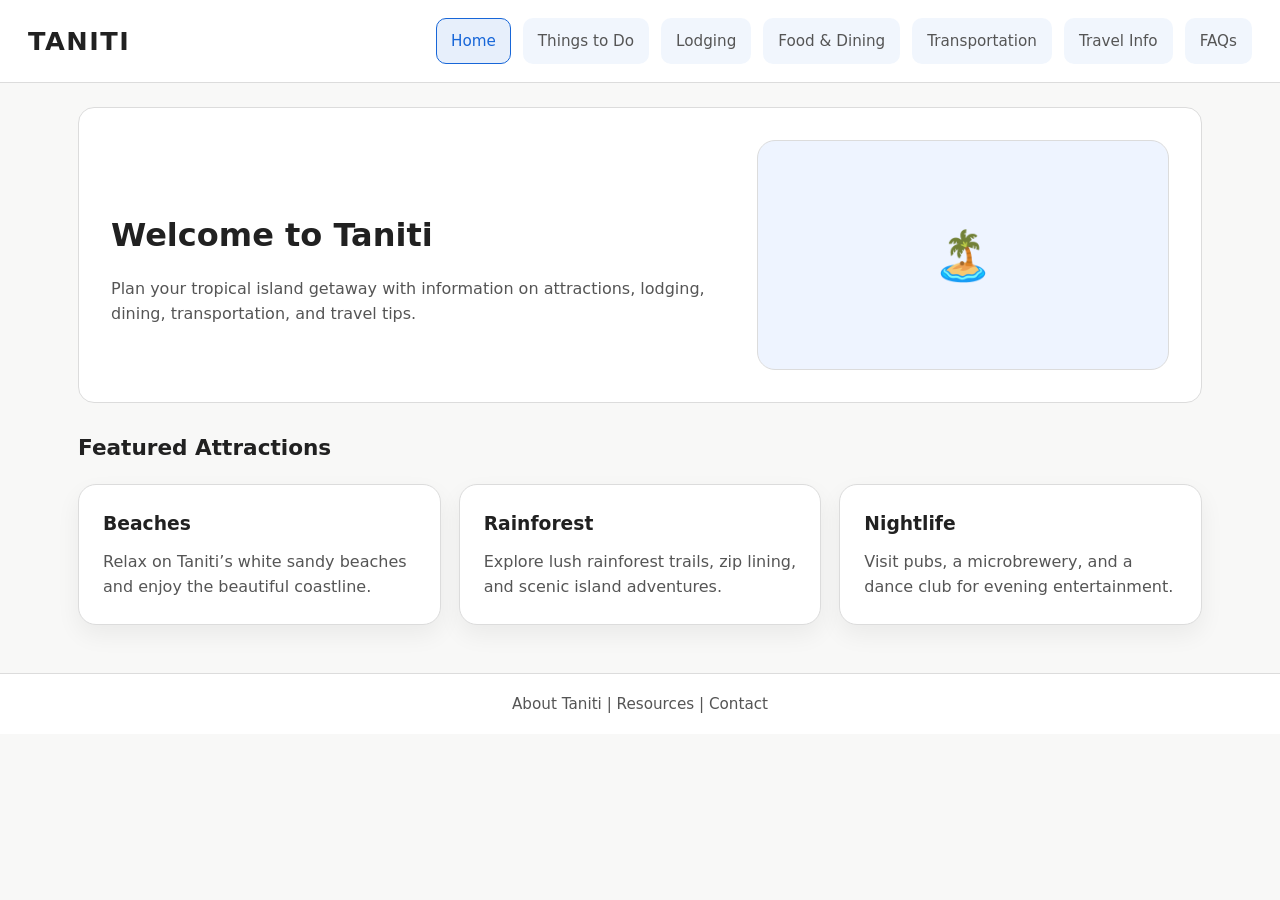
==== index.html @ d8143a9d "Initial Taniti prototype" ====
<!DOCTYPE html>
<html lang="en">
<head>
  <meta charset="UTF-8">
  <meta name="viewport" content="width=device-width, initial-scale=1.0">
  <title>Taniti | Home</title>
  <link rel="stylesheet" href="styles.css">
</head>
<body>
  <!-- Shared top navigation for every page -->
  <header class="site-header">
    <div class="brand">TANITI</div>
    <nav class="main-nav" aria-label="Primary navigation">
      <a href="index.html" class="nav-link active">Home</a>
      <a href="things-to-do.html" class="nav-link">Things to Do</a>
      <a href="lodging.html" class="nav-link">Lodging</a>
      <a href="food-dining.html" class="nav-link">Food & Dining</a>
      <a href="transportation.html" class="nav-link">Transportation</a>
      <a href="travel-info.html" class="nav-link">Travel Info</a>
      <a href="faqs.html" class="nav-link">FAQs</a>
    </nav>
  </header>

  <main class="page-content">
    <!-- Hero section for the home page -->
    <section class="hero-section">
      <div class="hero-copy">
        <h1>Welcome to Taniti</h1>
        <p>Plan your tropical island getaway with information on attractions, lodging, dining, transportation, and travel tips.</p>
      </div>
      <div class="hero-image" aria-label="Placeholder hero image">
        <div class="hero-image-icon">🏝️</div>
      </div>
    </section>

    <section class="card-section">
      <h2>Featured Attractions</h2>
      <div class="card-grid">
        <article class="card">
          <h3>Beaches</h3>
          <p>Relax on Taniti’s white sandy beaches and enjoy the beautiful coastline.</p>
        </article>
        <article class="card">
          <h3>Rainforest</h3>
          <p>Explore lush rainforest trails, zip lining, and scenic island adventures.</p>
        </article>
        <article class="card">
          <h3>Nightlife</h3>
          <p>Visit pubs, a microbrewery, and a dance club for evening entertainment.</p>
        </article>
      </div>
    </section>
  </main>

  <!-- Simple footer for every page -->
  <footer class="site-footer">
    <p>About Taniti | Resources | Contact</p>
  </footer>
</body>
</html>
---- styles.css ----
:root {
  --bg: #f8f8f7;
  --surface: #ffffff;
  --border: #dcdcdc;
  --text: #212121;
  --muted: #555555;
  --accent: #1766d8;
  --shadow: 0 10px 25px rgba(0, 0, 0, 0.06);
  --radius: 16px;
}

/* Global page styles */
* {
  box-sizing: border-box;
}
html {
  scroll-behavior: smooth;
}
body {
  margin: 0;
  font-family: Inter, system-ui, sans-serif;
  color: var(--text);
  background: var(--bg);
  line-height: 1.6;
}
a {
  color: inherit;
  text-decoration: none;
}
p {
  margin: 0;
}

/* Page wrapper and spacing */
.page-content {
  max-width: 1180px;
  margin: 0 auto;
  padding: 24px 28px 48px;
}

/* Header navigation */
.site-header {
  display: flex;
  align-items: center;
  justify-content: space-between;
  padding: 18px 28px;
  background: var(--surface);
  border-bottom: 1px solid var(--border);
  position: sticky;
  top: 0;
  z-index: 10;
}
.brand {
  font-size: 1.6rem;
  font-weight: 700;
  letter-spacing: 0.06em;
}
.main-nav {
  display: flex;
  flex-wrap: wrap;
  gap: 12px;
}
.nav-link {
  display: inline-block;
  padding: 10px 14px;
  border: 1px solid transparent;
  border-radius: 10px;
  background: rgba(23, 102, 216, 0.06);
  color: var(--muted);
  font-size: 0.95rem;
}
.nav-link:hover,
.nav-link:focus-visible {
  background: rgba(23, 102, 216, 0.12);
  color: var(--text);
}
.nav-link.active {
  border-color: var(--accent);
  color: var(--accent);
  background: rgba(23, 102, 216, 0.1);
}

/* Hero sections */
.hero-section {
  display: grid;
  grid-template-columns: 1.2fr 0.8fr;
  gap: 28px;
  align-items: center;
  background: var(--surface);
  border: 1px solid var(--border);
  border-radius: var(--radius);
  padding: 32px;
  margin-bottom: 28px;
}
.hero-section.small-hero {
  grid-template-columns: 1fr;
}
.hero-copy h1 {
  margin-bottom: 14px;
  font-size: clamp(2rem, 2.3vw, 2.7rem);
}
.hero-copy p {
  color: var(--muted);
  max-width: 680px;
}
.hero-image {
  min-height: 230px;
  display: grid;
  place-items: center;
  border: 1px solid var(--border);
  border-radius: 18px;
  background: #eef4ff;
}
.hero-image-icon {
  font-size: 3rem;
}

/* Card sections */
.card-section {
  margin-top: 12px;
}
.card-section h2 {
  margin-bottom: 18px;
  font-size: 1.35rem;
}
.card-grid {
  display: grid;
  gap: 18px;
  grid-template-columns: repeat(3, minmax(240px, 1fr));
}
.card-grid.two-column {
  grid-template-columns: repeat(2, minmax(240px, 1fr));
}
.card-grid.four-column {
  grid-template-columns: repeat(4, minmax(220px, 1fr));
}
.card {
  background: var(--surface);
  border: 1px solid var(--border);
  border-radius: 18px;
  padding: 24px;
  box-shadow: var(--shadow);
}
.card h3 {
  margin-top: 0;
  margin-bottom: 10px;
}
.card p {
  color: var(--muted);
}
.wide-card {
  min-height: 220px;
}
.notice {
  margin-top: 18px;
  font-size: 0.95rem;
  color: var(--muted);
  text-align: center;
}

/* Transportation page layout */
.transport-grid {
  display: grid;
  grid-template-columns: 1fr 1fr;
  gap: 18px;
  margin-top: 18px;
}
.transport-card {
  min-height: 260px;
}
.transport-card ul {
  margin: 12px 0 0;
  padding-left: 18px;
  color: var(--muted);
}
.transport-card li {
  margin-bottom: 8px;
}
.map-placeholder {
  margin-top: 24px;
  background: var(--surface);
  border: 1px solid var(--border);
  border-radius: var(--radius);
  padding: 26px;
  text-align: center;
}
.map-icon {
  font-size: 2.5rem;
  margin-bottom: 10px;
}

/* Travel Info and FAQ content */
.info-grid,
.faq-section {
  display: grid;
  gap: 18px;
}
.info-grid {
  grid-template-columns: repeat(3, minmax(220px, 1fr));
}
.info-card {
  background: #f3f5ff;
  border: 1px solid var(--border);
  border-radius: var(--radius);
  padding: 24px;
}
.info-card h3 {
  margin-top: 0;
  margin-bottom: 10px;
}
.faq-item {
  background: var(--surface);
  border: 1px solid var(--border);
  border-radius: var(--radius);
  padding: 22px;
}
.faq-item h2 {
  margin: 0 0 10px;
  font-size: 1.05rem;
}
.faq-item p {
  color: var(--muted);
}

/* Footer styling */
.site-footer {
  padding: 18px 28px;
  background: var(--surface);
  border-top: 1px solid var(--border);
  text-align: center;
  font-size: 0.95rem;
  color: var(--muted);
}

/* Responsive layout adjustments */
@media (max-width: 980px) {
  .hero-section,
  .transport-grid,
  .info-grid {
    grid-template-columns: 1fr;
  }
  .card-grid.four-column {
    grid-template-columns: repeat(2, minmax(220px, 1fr));
  }
}

@media (max-width: 720px) {
  .site-header {
    flex-direction: column;
    align-items: stretch;
    gap: 12px;
  }
  .main-nav {
    justify-content: center;
  }
  .page-content {
    padding: 18px 16px 36px;
  }
  .hero-section {
    padding: 24px;
  }
  .card-grid,
  .transport-grid,
  .info-grid {
    gap: 14px;
  }
}
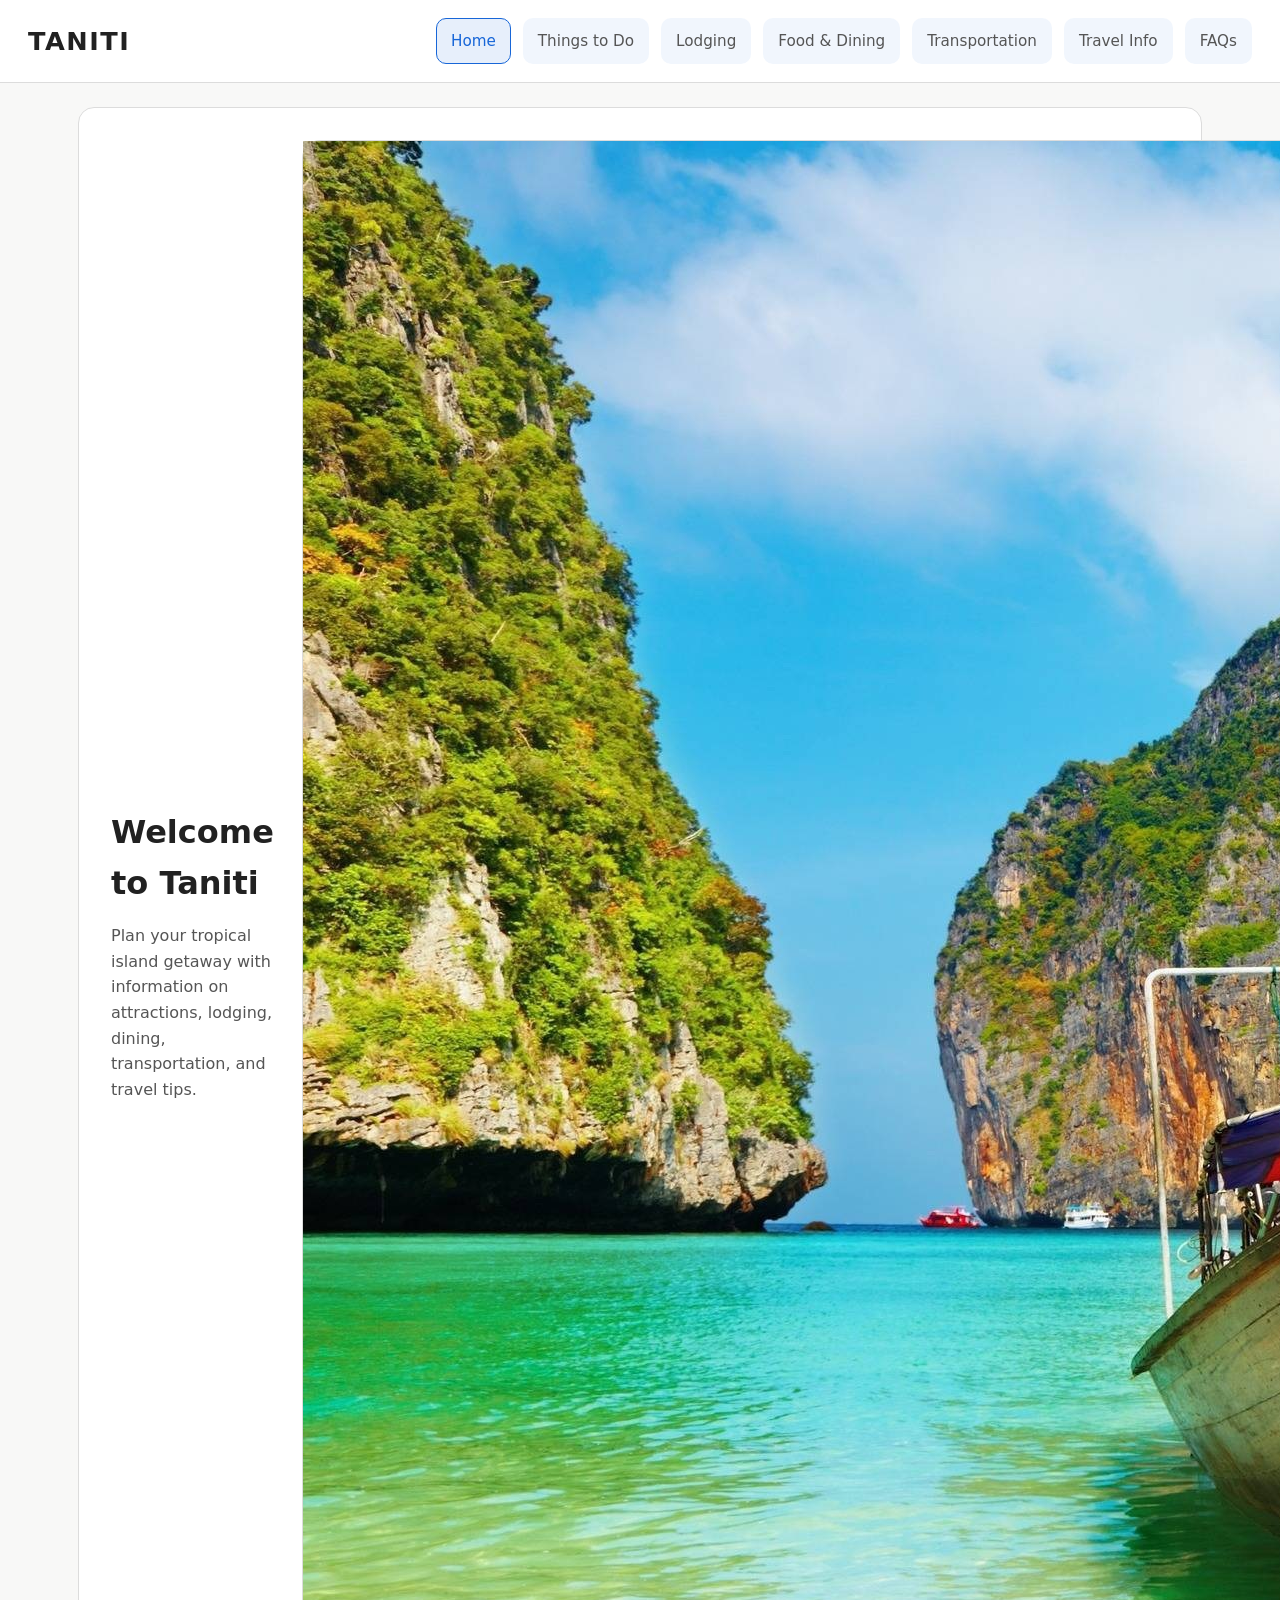
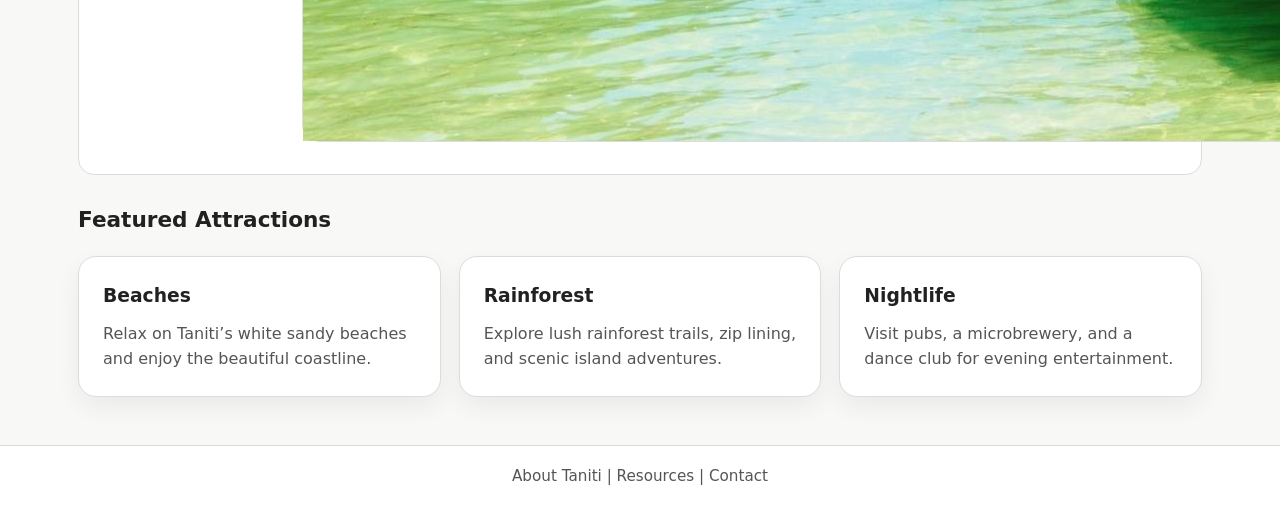
==== commit d063ae82: "add home page image" ====
--- a/index.html
+++ b/index.html
@@ -28,8 +28,8 @@
         <h1>Welcome to Taniti</h1>
         <p>Plan your tropical island getaway with information on attractions, lodging, dining, transportation, and travel tips.</p>
       </div>
-      <div class="hero-image" aria-label="Placeholder hero image">
-        <div class="hero-image-icon">🏝️</div>
+      <div class="hero-section-image">
+        <img src="images/boat.jpg" alt="Boat near the island of Taniti">
       </div>
     </section>
 
--- a/styles.css
+++ b/styles.css
@@ -103,7 +103,7 @@
   color: var(--muted);
   max-width: 680px;
 }
-.hero-image {
+.hero-section-image {
   min-height: 230px;
   display: grid;
   place-items: center;
@@ -111,9 +111,9 @@
   border-radius: 18px;
   background: #eef4ff;
 }
-.hero-image-icon {
+/*.hero-image-icon {
   font-size: 3rem;
-}
+}*/
 
 /* Card sections */
 .card-section {
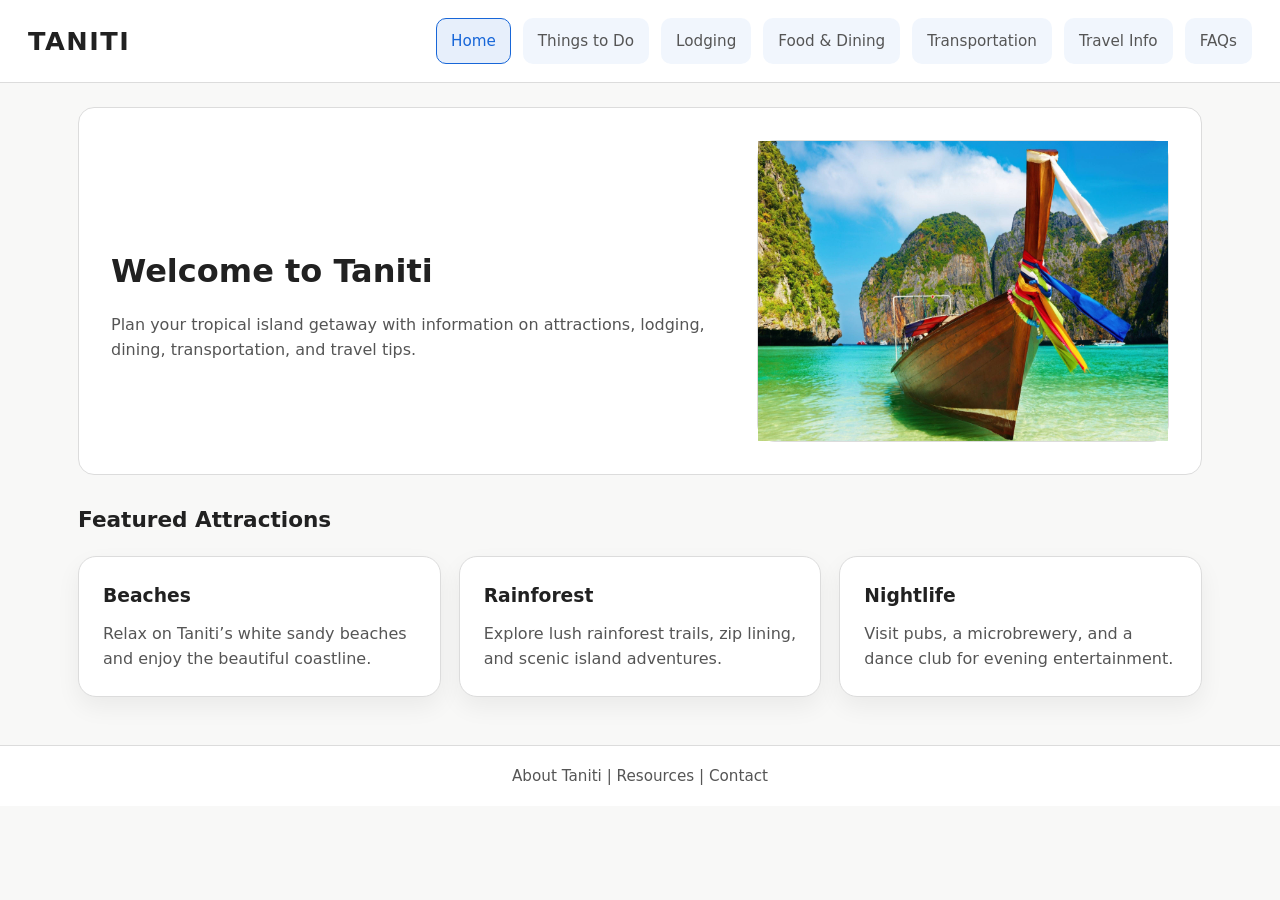
==== commit 007d203d: "lodge image 4 change" ====
--- a/index.html
+++ b/index.html
@@ -28,7 +28,7 @@
         <h1>Welcome to Taniti</h1>
         <p>Plan your tropical island getaway with information on attractions, lodging, dining, transportation, and travel tips.</p>
       </div>
-      <div class="hero-section-image">
+      <div class="hero-image">
         <img src="images/boat.jpg" alt="Boat near the island of Taniti">
       </div>
     </section>
--- a/styles.css
+++ b/styles.css
@@ -103,7 +103,7 @@
   color: var(--muted);
   max-width: 680px;
 }
-.hero-section-image {
+.hero-image {
   min-height: 230px;
   display: grid;
   place-items: center;
@@ -111,6 +111,32 @@
   border-radius: 18px;
   background: #eef4ff;
 }
+
+.hero-image img {
+  width: 100%;
+  max-width: 500px;
+  height: 300px;
+  overflow: hidden;
+}
+/*
+.hero-section-lodging-image {
+  width: 100%;
+  max-width: 500px;
+  height: 300px;
+  overflow: hidden;
+  border: 1px solid var(--border);
+  border-radius: 18px;
+  background: #eef4ff;
+}
+
+.hero-section-lodging-image img {
+  width: 100%;
+  height: 100%;
+  object-fit: cover;
+  display: block;
+}
+*/
+
 /*.hero-image-icon {
   font-size: 3rem;
 }*/
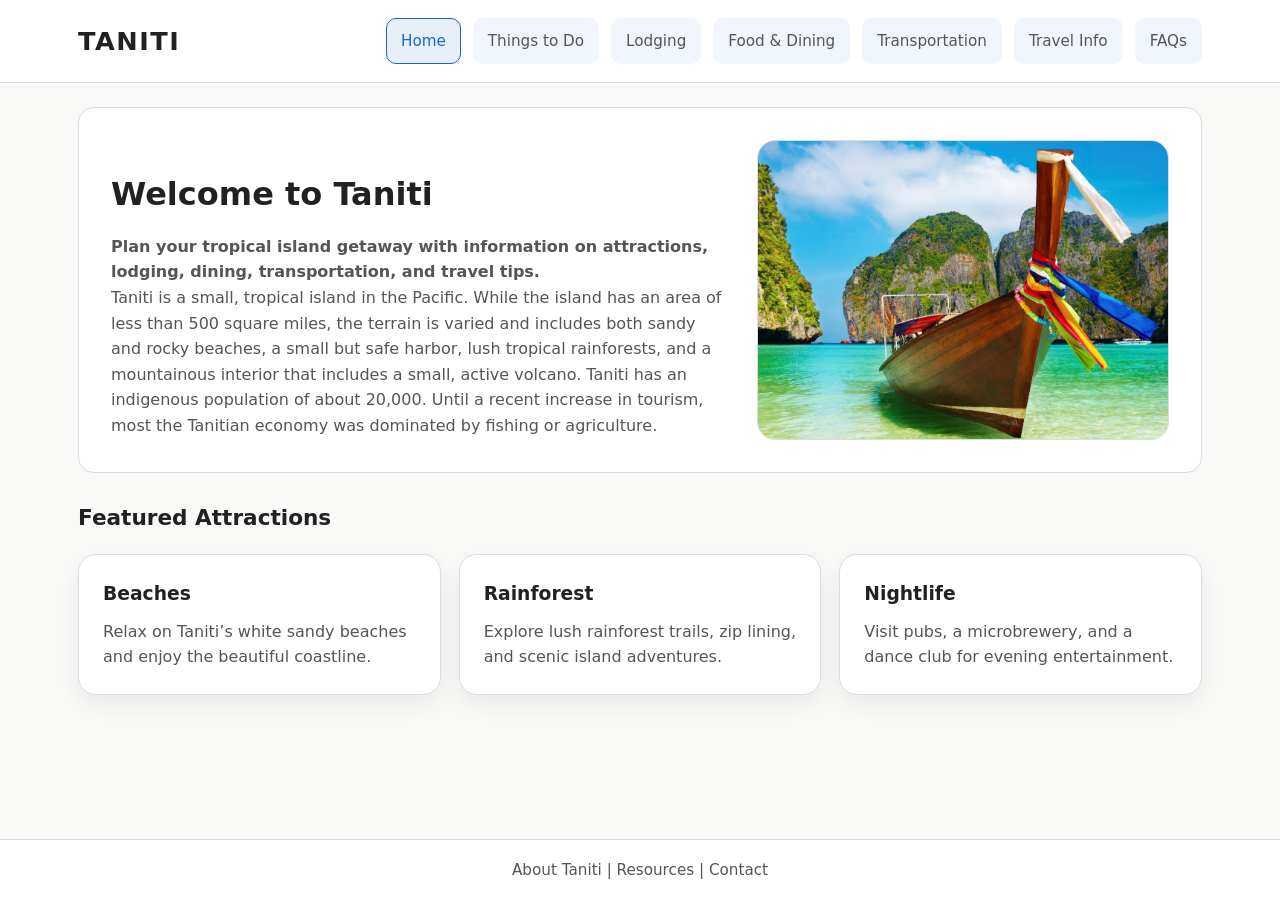
==== commit 891c7551: "finished polishing all pages" ====
--- a/index.html
+++ b/index.html
@@ -9,16 +9,18 @@
 <body>
   <!-- Shared top navigation for every page -->
   <header class="site-header">
-    <div class="brand">TANITI</div>
-    <nav class="main-nav" aria-label="Primary navigation">
-      <a href="index.html" class="nav-link active">Home</a>
-      <a href="things-to-do.html" class="nav-link">Things to Do</a>
-      <a href="lodging.html" class="nav-link">Lodging</a>
-      <a href="food-dining.html" class="nav-link">Food & Dining</a>
-      <a href="transportation.html" class="nav-link">Transportation</a>
-      <a href="travel-info.html" class="nav-link">Travel Info</a>
-      <a href="faqs.html" class="nav-link">FAQs</a>
-    </nav>
+    <div class="header-inner">
+      <div class="brand">TANITI</div>
+      <nav class="main-nav" aria-label="Primary navigation">
+        <a href="index.html" class="nav-link active">Home</a>
+        <a href="things-to-do.html" class="nav-link">Things to Do</a>
+        <a href="lodging.html" class="nav-link">Lodging</a>
+        <a href="food-dining.html" class="nav-link">Food & Dining</a>
+        <a href="transportation.html" class="nav-link">Transportation</a>
+        <a href="travel-info.html" class="nav-link">Travel Info</a>
+        <a href="faqs.html" class="nav-link">FAQs</a>
+      </nav>
+    </div>
   </header>
 
   <main class="page-content">
@@ -26,7 +28,11 @@
     <section class="hero-section">
       <div class="hero-copy">
         <h1>Welcome to Taniti</h1>
-        <p>Plan your tropical island getaway with information on attractions, lodging, dining, transportation, and travel tips.</p>
+        <p><b>Plan your tropical island getaway with information on attractions, lodging, dining, transportation, and travel tips.</b></p>
+        <p>Taniti is a small, tropical island in the Pacific. While the island has an area of less than 500 square miles, the
+        terrain is varied and includes both sandy and rocky beaches, a small but safe harbor, lush tropical rainforests, and a
+        mountainous interior that includes a small, active volcano. Taniti has an indigenous population of about 20,000. Until a
+        recent increase in tourism, most the Tanitian economy was dominated by fishing or agriculture.</p>
       </div>
       <div class="hero-image">
         <img src="images/boat.jpg" alt="Boat near the island of Taniti">
--- a/styles.css
+++ b/styles.css
@@ -13,42 +13,62 @@
 * {
   box-sizing: border-box;
 }
+
+html,
+body {
+  height: 100%;
+  margin: 0;
+}
+
 html {
   scroll-behavior: smooth;
 }
+
 body {
-  margin: 0;
+  min-height: 100vh;
+  display: flex;
+  flex-direction: column;
   font-family: Inter, system-ui, sans-serif;
   color: var(--text);
   background: var(--bg);
   line-height: 1.6;
 }
+
 a {
   color: inherit;
   text-decoration: none;
 }
+
 p {
   margin: 0;
 }
 
 /* Page wrapper and spacing */
 .page-content {
+  flex: 1;
   max-width: 1180px;
   margin: 0 auto;
   padding: 24px 28px 48px;
+  width: 100%;
 }
 
 /* Header navigation */
 .site-header {
-  display: flex;
-  align-items: center;
-  justify-content: space-between;
-  padding: 18px 28px;
   background: var(--surface);
   border-bottom: 1px solid var(--border);
   position: sticky;
   top: 0;
   z-index: 10;
+}
+
+.header-inner {
+  max-width: 1180px;
+  margin: 0 auto;
+  padding: 18px 28px;
+  display: flex;
+  align-items: center;
+  justify-content: space-between;
+  gap: 24px;
 }
 .brand {
   font-size: 1.6rem;
@@ -104,38 +124,21 @@
   max-width: 680px;
 }
 .hero-image {
-  min-height: 230px;
-  display: grid;
-  place-items: center;
-  border: 1px solid var(--border);
-  border-radius: 18px;
-  background: #eef4ff;
-}
-
-.hero-image img {
   width: 100%;
   max-width: 500px;
   height: 300px;
   overflow: hidden;
-}
-/*
-.hero-section-lodging-image {
-  width: 100%;
-  max-width: 500px;
-  height: 300px;
-  overflow: hidden;
   border: 1px solid var(--border);
   border-radius: 18px;
   background: #eef4ff;
 }
 
-.hero-section-lodging-image img {
+.hero-image img {
   width: 100%;
   height: 100%;
   object-fit: cover;
   display: block;
 }
-*/
 
 /*.hero-image-icon {
   font-size: 3rem;
@@ -157,6 +160,30 @@
 .card-grid.two-column {
   grid-template-columns: repeat(2, minmax(240px, 1fr));
 }
+.media-card {
+  display: grid;
+  grid-template-columns: 1.2fr 0.8fr;
+  gap: 20px;
+  align-items: center;
+}
+.card-image {
+  width: 100%;
+  height: 180px;
+  overflow: hidden;
+  border: 1px solid var(--border);
+  border-radius: 18px;
+  background: #eef4ff;
+}
+
+.card-image img {
+  width: 100%;
+  height: 100%;
+  object-fit: cover;
+  display: block;
+}
+.card-copy h3 {
+  margin-bottom: 12px;
+}
 .card-grid.four-column {
   grid-template-columns: repeat(4, minmax(220px, 1fr));
 }
@@ -193,26 +220,6 @@
 }
 .transport-card {
   min-height: 260px;
-}
-.transport-card ul {
-  margin: 12px 0 0;
-  padding-left: 18px;
-  color: var(--muted);
-}
-.transport-card li {
-  margin-bottom: 8px;
-}
-.map-placeholder {
-  margin-top: 24px;
-  background: var(--surface);
-  border: 1px solid var(--border);
-  border-radius: var(--radius);
-  padding: 26px;
-  text-align: center;
-}
-.map-icon {
-  font-size: 2.5rem;
-  margin-bottom: 10px;
 }
 
 /* Travel Info and FAQ content */
